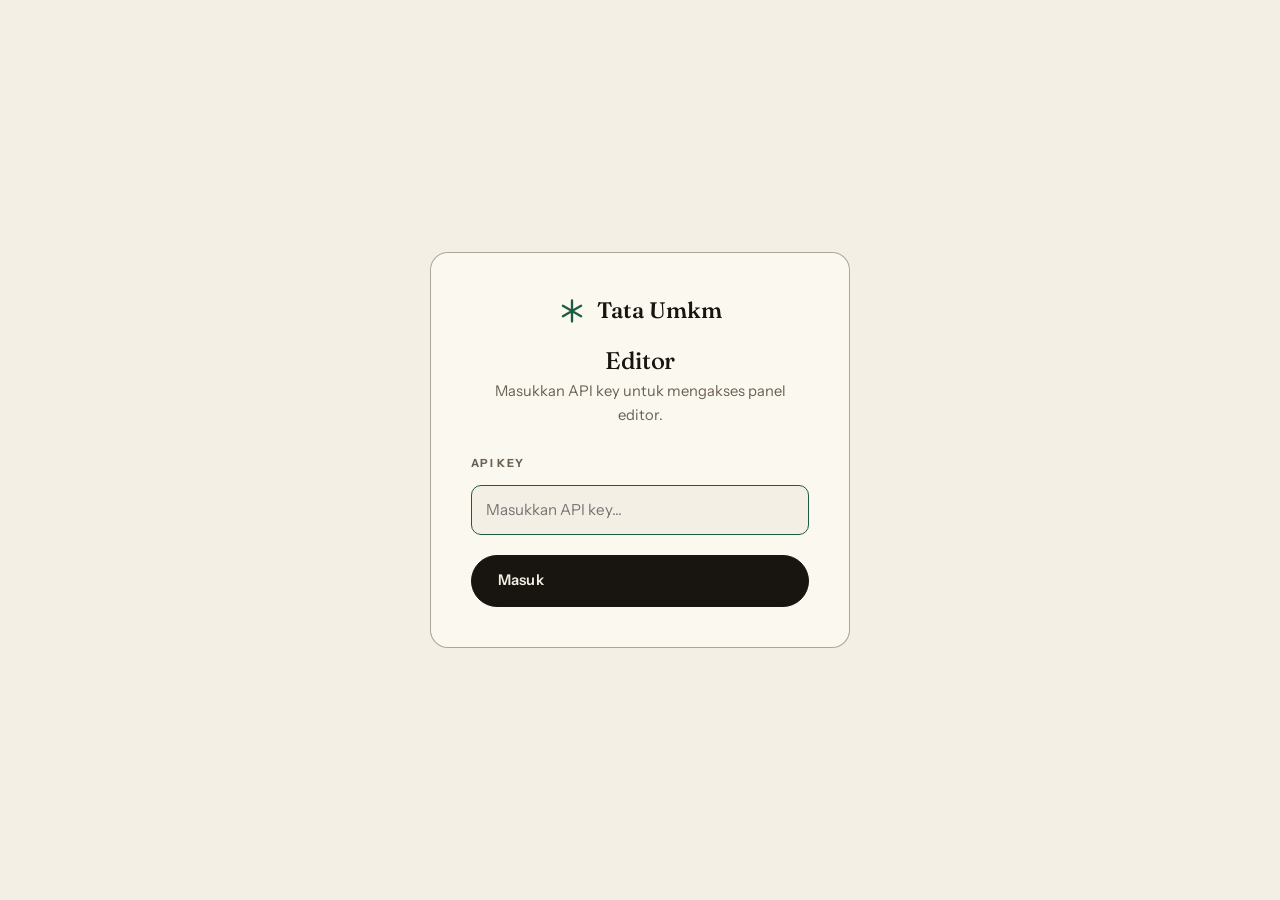
==== editor.html @ 72d37c53 "Initial commit" ====
<!DOCTYPE html>
<html lang="id">
<head>
<meta charset="UTF-8">
<meta name="viewport" content="width=device-width, initial-scale=1.0">
<title>Tata Umkm — Editor</title>
<link rel="preconnect" href="https://fonts.googleapis.com">
<link rel="preconnect" href="https://fonts.gstatic.com" crossorigin>
<link href="https://fonts.googleapis.com/css2?family=Fraunces:ital,opsz,wght@0,9..144,300..700;1,9..144,300..700&family=Instrument+Sans:ital,wght@0,400..700;1,400..700&display=swap" rel="stylesheet">
<link rel="stylesheet" href="css/common.css">
<link rel="stylesheet" href="css/editor.css">
</head>
<body>

<!-- ============ LOGIN SCREEN ============ -->
<div class="login-screen" id="loginScreen">
  <div class="login-card">
    <div class="logo">
      <svg class="mark" viewBox="0 0 24 24" fill="none" stroke="currentColor" stroke-width="2" stroke-linecap="round"><path d="M12 3v18M4.2 7.5l15.6 9M19.8 7.5l-15.6 9"/></svg>
      <span>Tata Umkm</span>
    </div>
    <h2 style="font-size:1.5rem;margin:12px 0 6px">Editor</h2>
    <p>Masukkan API key untuk mengakses panel editor.</p>
    <div class="fld">
      <label>API Key</label>
      <input type="password" id="loginKey" placeholder="Masukkan API key..." autofocus>
    </div>
    <p class="err" id="loginErr"></p>
    <button class="btn solid" style="width:100%" id="loginBtn">Masuk</button>
  </div>
</div>

<!-- ============ EDITOR SCREEN ============ -->
<div class="editor-screen" id="editorScreen">

  <!-- Top Bar -->
  <div class="ed-top">
    <div class="brand">
      <svg class="mark" viewBox="0 0 24 24" fill="none" stroke="currentColor" stroke-width="2" stroke-linecap="round"><path d="M12 3v18M4.2 7.5l15.6 9M19.8 7.5l-15.6 9"/></svg>
      <span>Tata Umkm Editor</span>
    </div>
    <div class="ed-top-right">
      <button class="btn sm line" id="viewSiteBtn">
        <svg width="14" height="14" viewBox="0 0 24 24" fill="none" stroke="currentColor" stroke-width="1.8" stroke-linecap="round" stroke-linejoin="round"><path d="M14 4h6v6M20 4l-9 9M18 14v5a1 1 0 0 1-1 1H5a1 1 0 0 1-1-1V6a1 1 0 0 1 1-1h5"/></svg>
        Lihat situs
      </button>
      <button class="btn sm" id="logoutBtn">
        <svg width="14" height="14" viewBox="0 0 24 24" fill="none" stroke="currentColor" stroke-width="1.8" stroke-linecap="round" stroke-linejoin="round"><path d="M9 21H5a2 2 0 0 1-2-2V5a2 2 0 0 1 2-2h4"/><polyline points="16 17 21 12 16 7"/><line x1="21" y1="12" x2="9" y2="12"/></svg>
        Keluar
      </button>
    </div>
  </div>

  <!-- Body -->
  <div class="ed-body">

    <!-- Sidebar -->
    <aside class="ed-sidebar">
      <div class="ed-sidebar-head">
        <h3>Kelola</h3>
        <p>Klik item untuk edit, atau tambah baru.</p>
      </div>
      <nav class="ed-tabs" id="edTabs">
        <button class="on" data-tab="produk">Produk</button>
        <button data-tab="situs">Pengaturan Situs</button>
      </nav>
      <div class="ed-list" id="edList"></div>
    </aside>

    <!-- Main Content -->
    <main class="ed-main" id="edMain">
      <div class="ed-empty">
        <p class="serif">Pilih item dari sidebar</p>
        <p>Atau klik "Tambah baru" untuk menambah produk.</p>
      </div>
    </main>

  </div>
</div>

<!-- ============ MODAL & TOAST ============ -->
<div class="ed-modal" id="edModal"></div>
<div class="ed-toast" id="edToast"></div>

<script src="js/api.js"></script>
<script src="js/editor.js"></script>
</body>
</html>
---- css/common.css ----
/* ============ DASAR ============ */
*{margin:0;padding:0;box-sizing:border-box}
:root{
  --paper:#F4EFE4; --paper2:#EFE8D9; --card:#FBF8F0;
  --ink:#181511; --ink-soft:#6A6152;
  --green:#1D5B43; --green-deep:#12382A; --clay:#B4562E;
  --line:rgba(24,21,17,.16); --line-strong:rgba(24,21,17,.36);
  --pad:clamp(20px,4.5vw,64px);
  --ease:cubic-bezier(.65,.05,.2,1);
}
html{scroll-behavior:smooth}
html.lock,html.lock body{overflow:hidden}
body{background:var(--paper);color:var(--ink);font-family:'Instrument Sans',sans-serif;font-size:16px;line-height:1.6;-webkit-font-smoothing:antialiased}
::selection{background:var(--green);color:var(--paper)}
img,svg{display:block}
button{font:inherit;color:inherit;background:none;border:0;cursor:pointer}
a{color:inherit;text-decoration:none}
:focus-visible{outline:2px solid var(--green);outline-offset:3px;border-radius:4px}
.ic{flex:none}
h1,h2,h3,.serif{font-family:'Fraunces',serif;font-weight:480;letter-spacing:-.015em;line-height:1.04}
em{font-style:italic}
kbd{font-family:'Instrument Sans',sans-serif;font-size:.72rem;border:1px solid var(--line-strong);border-bottom-width:2px;border-radius:5px;padding:1px 6px;background:var(--card)}

/* ============ TOMBOL ============ */
.btn{display:inline-flex;align-items:center;gap:9px;padding:13px 26px;border-radius:999px;border:1.5px solid var(--ink);font-weight:600;font-size:.92rem;letter-spacing:.01em;transition:background .3s,color .3s,border-color .3s,transform .3s var(--ease)}
.btn.solid{background:var(--ink);color:var(--paper)}
.btn.solid:hover{background:var(--green);border-color:var(--green)}
.btn.line:hover{background:var(--ink);color:var(--paper)}
.btn.wa{background:var(--green);border-color:var(--green);color:#fff}
.btn.wa:hover{background:var(--green-deep);border-color:var(--green-deep)}
.btn.sm{padding:9px 18px;font-size:.84rem}
.icobtn{width:42px;height:42px;border-radius:50%;border:1.5px solid var(--line-strong);display:inline-flex;align-items:center;justify-content:center;transition:.3s}
.icobtn:hover{background:var(--ink);color:var(--paper);border-color:var(--ink)}
---- css/editor.css ----
/* ============ LOGIN SCREEN ============ */
.login-screen{min-height:100vh;display:flex;align-items:center;justify-content:center;padding:20px;background:var(--paper)}
.login-card{background:var(--card);border:1.5px solid var(--line-strong);border-radius:18px;padding:40px;max-width:420px;width:100%;text-align:center}
.login-card .logo{display:inline-flex;align-items:center;gap:11px;font-family:'Fraunces',serif;font-size:1.4rem;font-weight:560;margin-bottom:8px}
.login-card .logo .mark{width:28px;height:28px;color:var(--green)}
.login-card p{font-size:.92rem;color:var(--ink-soft);margin-bottom:28px}
.login-card .fld{margin-bottom:20px;text-align:left}
.login-card .fld label{display:block;font-size:.7rem;letter-spacing:.12em;text-transform:uppercase;font-weight:700;color:var(--ink-soft);margin-bottom:6px}
.login-card .fld input{width:100%;border:1px solid var(--line-strong);background:var(--paper);border-radius:10px;padding:12px 14px;font:inherit;font-size:.95rem;color:var(--ink);transition:border-color .3s}
.login-card .fld input:focus{outline:none;border-color:var(--green)}
.login-card .err{color:var(--clay);font-size:.82rem;margin-bottom:16px;display:none}
.login-card .err.show{display:block}

/* ============ EDITOR LAYOUT ============ */
.editor-screen{display:none;min-height:100vh}
.editor-screen.active{display:flex;flex-direction:column}

.ed-top{display:flex;justify-content:space-between;align-items:center;gap:16px;padding:16px var(--pad);border-bottom:1px solid var(--line);background:var(--card);flex:none}
.ed-top .brand{cursor:default}
.ed-top-right{display:flex;gap:10px;align-items:center}
.ed-top-right .btn.sm{font-size:.78rem;padding:8px 14px}

.ed-body{display:grid;grid-template-columns:minmax(280px,1fr) 2fr;flex:1;overflow:hidden}

/* ============ SIDEBAR ============ */
.ed-sidebar{border-right:1px solid var(--line);display:flex;flex-direction:column;overflow:hidden}
.ed-sidebar-head{padding:18px 20px 14px;border-bottom:1px solid var(--line)}
.ed-sidebar-head h3{font-size:1.1rem;margin-bottom:4px}
.ed-sidebar-head p{font-size:.78rem;color:var(--ink-soft)}
.ed-tabs{display:flex;gap:2px;padding:12px 20px 0;border-bottom:1px solid var(--line)}
.ed-tabs button{padding:9px 16px;font-size:.82rem;font-weight:600;color:var(--ink-soft);border-bottom:2px solid transparent;margin-bottom:-1px;transition:.2s}
.ed-tabs button.on{color:var(--ink);border-color:var(--ink)}
.ed-list{flex:1;overflow-y:auto;padding:12px 20px}
.ed-add-btn{width:100%;margin-bottom:14px;display:flex;align-items:center;justify-content:center;gap:9px;padding:12px;border:1.5px dashed var(--line-strong);border-radius:13px;font-weight:600;font-size:.88rem;color:var(--ink-soft);transition:.3s}
.ed-add-btn:hover{border-color:var(--green);color:var(--green);border-style:solid}
.ed-item{display:flex;align-items:center;gap:12px;padding:13px 0;border-bottom:1px solid var(--line)}
.ed-item .inf{flex:1;min-width:0}
.ed-item b{display:block;font-size:.92rem;white-space:nowrap;overflow:hidden;text-overflow:ellipsis}
.ed-item span{font-size:.76rem;color:var(--ink-soft)}
.ed-item .acts{display:flex;gap:6px}
.mini-btn{width:34px;height:34px;border:1.5px solid var(--line-strong);border-radius:50%;display:flex;align-items:center;justify-content:center;transition:.25s}
.mini-btn:hover{background:var(--ink);color:var(--paper);border-color:var(--ink)}
.mini-btn.danger:hover{background:var(--clay);border-color:var(--clay)}

/* ============ MAIN FORM ============ */
.ed-main{overflow-y:auto;padding:clamp(24px,3vw,40px);display:flex;flex-direction:column}
.ed-main .back-link{display:inline-flex;align-items:center;gap:7px;font-size:.82rem;font-weight:600;color:var(--ink-soft);margin-bottom:18px;border-bottom:1.5px solid transparent;width:fit-content}
.ed-main .back-link:hover{color:var(--ink)}
.fld{display:flex;flex-direction:column;gap:6px;margin-bottom:16px}
.fld>label{font-size:.7rem;letter-spacing:.12em;text-transform:uppercase;font-weight:700;color:var(--ink-soft)}
.fld input,.fld select,.fld textarea{border:1px solid var(--line-strong);background:var(--card);border-radius:10px;padding:10px 13px;font:inherit;font-size:.92rem;color:var(--ink);transition:border-color .3s}
.fld textarea{resize:vertical;min-height:76px}
.fld input:focus,.fld select:focus,.fld textarea:focus{outline:none;border-color:var(--green)}
.fld .hint{font-size:.72rem;color:var(--ink-soft);font-weight:400;text-transform:none;letter-spacing:0}
.swatches{display:flex;gap:10px;flex-wrap:wrap}
.sw span{display:block;width:30px;height:30px;border-radius:50%;transition:.2s;cursor:pointer}
.sw input:checked+span{outline:2.5px solid var(--ink);outline-offset:3px}
.form-actions{display:flex;gap:10px;margin-top:24px;flex-wrap:wrap}
.ed-empty{display:flex;flex-direction:column;align-items:center;justify-content:center;height:100%;color:var(--ink-soft);text-align:center;padding:40px}
.ed-empty .serif{font-size:1.4rem;color:var(--ink);margin-bottom:8px}

/* ============ TOAST ============ */
.ed-toast{position:fixed;left:50%;bottom:28px;transform:translate(-50%,90px);z-index:140;background:var(--ink);color:var(--paper);border-radius:999px;padding:13px 22px;display:flex;align-items:center;gap:10px;font-size:.88rem;font-weight:600;box-shadow:0 18px 44px rgba(24,21,17,.35);transition:transform .45s var(--ease);pointer-events:none;max-width:min(92vw,480px)}
.ed-toast.on{transform:translate(-50%,0)}
.ed-toast .ic{color:#8FD3AE}

/* ============ MODAL ============ */
.ed-modal{position:fixed;inset:0;z-index:130;display:none;align-items:center;justify-content:center;padding:20px;background:rgba(24,21,17,.45)}
.ed-modal.on{display:flex}
.ed-modal-card{background:var(--paper);border:1.5px solid var(--ink);border-radius:18px;padding:28px;max-width:480px;width:100%;display:flex;flex-direction:column;gap:14px;animation:up .35s var(--ease)}
.ed-modal-card h3{font-size:1.4rem}
.ed-modal-card p{font-size:.92rem;color:var(--ink-soft)}

/* ============ RESPONSIVE ============ */
@media(max-width:760px){
  .ed-body{grid-template-columns:1fr}
  .ed-sidebar{border-right:0;border-bottom:1px solid var(--line);max-height:40vh}
  .ed-main{min-height:60vh}
}
@media(max-width:480px){
  .ed-top{padding:12px 16px}
  .ed-sidebar-head,.ed-list{padding-inline:16px}
  .ed-main{padding:20px 16px}
}
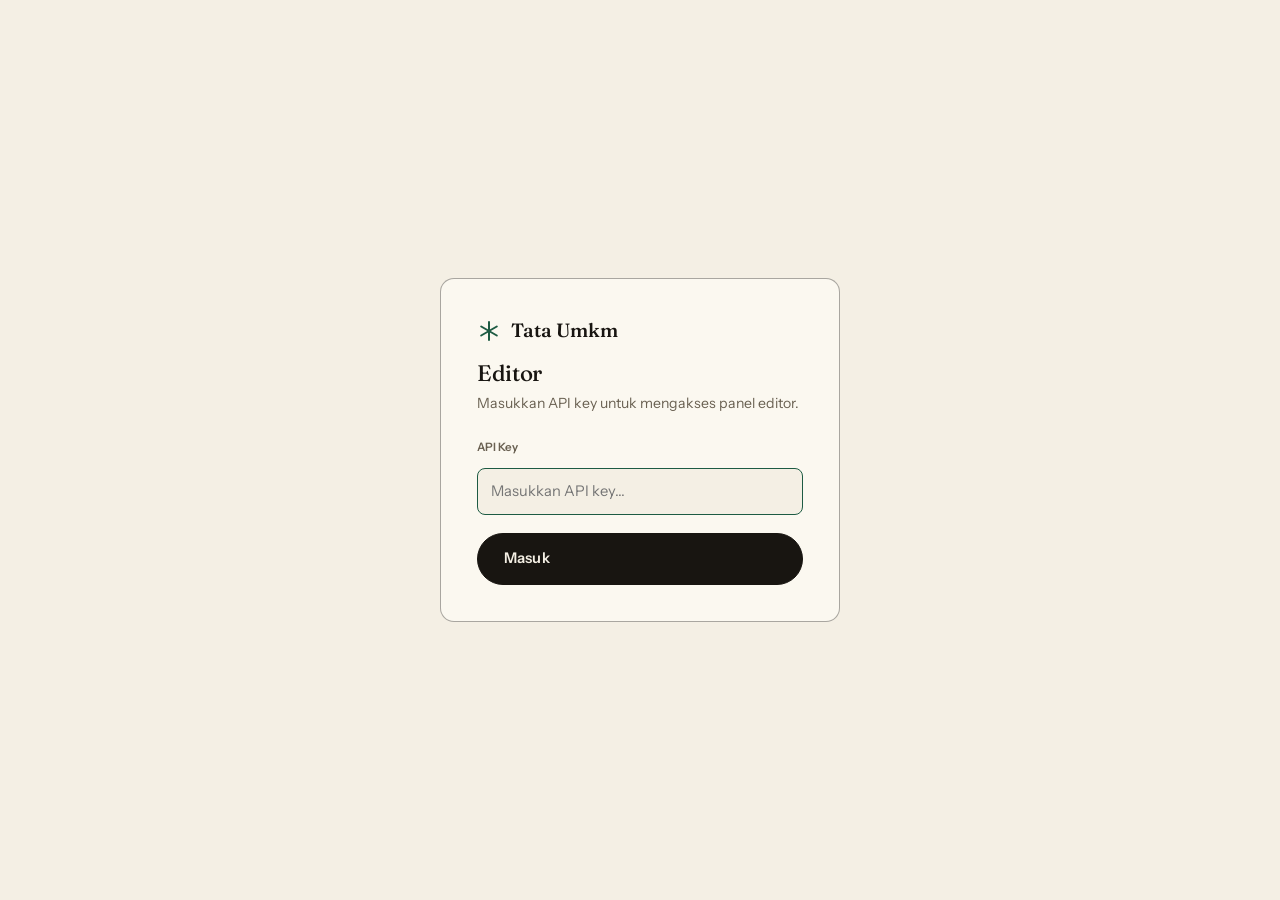
==== commit bd937bea: "edit visual" ====
--- a/editor.html
+++ b/editor.html
@@ -19,7 +19,7 @@
       <svg class="mark" viewBox="0 0 24 24" fill="none" stroke="currentColor" stroke-width="2" stroke-linecap="round"><path d="M12 3v18M4.2 7.5l15.6 9M19.8 7.5l-15.6 9"/></svg>
       <span>Tata Umkm</span>
     </div>
-    <h2 style="font-size:1.5rem;margin:12px 0 6px">Editor</h2>
+    <h2 style="font-size:1.4rem;margin:12px 0 6px">Editor</h2>
     <p>Masukkan API key untuk mengakses panel editor.</p>
     <div class="fld">
       <label>API Key</label>
@@ -37,48 +37,38 @@
   <div class="ed-top">
     <div class="brand">
       <svg class="mark" viewBox="0 0 24 24" fill="none" stroke="currentColor" stroke-width="2" stroke-linecap="round"><path d="M12 3v18M4.2 7.5l15.6 9M19.8 7.5l-15.6 9"/></svg>
-      <span>Tata Umkm Editor</span>
+      <span>Tata Umkm</span>
     </div>
     <div class="ed-top-right">
-      <button class="btn sm line" id="viewSiteBtn">
-        <svg width="14" height="14" viewBox="0 0 24 24" fill="none" stroke="currentColor" stroke-width="1.8" stroke-linecap="round" stroke-linejoin="round"><path d="M14 4h6v6M20 4l-9 9M18 14v5a1 1 0 0 1-1 1H5a1 1 0 0 1-1-1V6a1 1 0 0 1 1-1h5"/></svg>
-        Lihat situs
+      <button class="ed-iconbtn" id="viewSiteBtn" title="Lihat situs">
+        <svg width="16" height="16" viewBox="0 0 24 24" fill="none" stroke="currentColor" stroke-width="1.8" stroke-linecap="round" stroke-linejoin="round"><path d="M14 4h6v6M20 4l-9 9M18 14v5a1 1 0 0 1-1 1H5a1 1 0 0 1-1-1V6a1 1 0 0 1 1-1h5"/></svg>
       </button>
-      <button class="btn sm" id="logoutBtn">
-        <svg width="14" height="14" viewBox="0 0 24 24" fill="none" stroke="currentColor" stroke-width="1.8" stroke-linecap="round" stroke-linejoin="round"><path d="M9 21H5a2 2 0 0 1-2-2V5a2 2 0 0 1 2-2h4"/><polyline points="16 17 21 12 16 7"/><line x1="21" y1="12" x2="9" y2="12"/></svg>
-        Keluar
+      <button class="ed-iconbtn danger" id="logoutBtn" title="Keluar">
+        <svg width="16" height="16" viewBox="0 0 24 24" fill="none" stroke="currentColor" stroke-width="1.8" stroke-linecap="round" stroke-linejoin="round"><path d="M9 21H5a2 2 0 0 1-2-2V5a2 2 0 0 1 2-2h4"/><polyline points="16 17 21 12 16 7"/><line x1="21" y1="12" x2="9" y2="12"/></svg>
       </button>
     </div>
   </div>
 
   <!-- Body -->
   <div class="ed-body">
-
-    <!-- Sidebar -->
-    <aside class="ed-sidebar">
-      <div class="ed-sidebar-head">
-        <h3>Kelola</h3>
-        <p>Klik item untuk edit, atau tambah baru.</p>
-      </div>
-      <nav class="ed-tabs" id="edTabs">
-        <button class="on" data-tab="produk">Produk</button>
-        <button data-tab="situs">Pengaturan Situs</button>
-      </nav>
-      <div class="ed-list" id="edList"></div>
-    </aside>
-
-    <!-- Main Content -->
-    <main class="ed-main" id="edMain">
-      <div class="ed-empty">
-        <p class="serif">Pilih item dari sidebar</p>
-        <p>Atau klik "Tambah baru" untuk menambah produk.</p>
-      </div>
-    </main>
-
+    <main class="ed-main" id="edMain"></main>
   </div>
 </div>
 
-<!-- ============ MODAL & TOAST ============ -->
+<!-- ============ FORM MODAL ============ -->
+<div class="ed-modal" id="editModal" role="dialog" aria-modal="true">
+  <div class="ed-modal-card wide">
+    <div class="ed-modal-head">
+      <h3 id="editModalTitle">Ubah Produk</h3>
+      <button class="ed-iconbtn" id="editModalClose" title="Tutup">
+        <svg width="16" height="16" viewBox="0 0 24 24" fill="none" stroke="currentColor" stroke-width="2" stroke-linecap="round"><path d="M18 6 6 18M6 6l12 12"/></svg>
+      </button>
+    </div>
+    <div class="ed-form-body" id="editFormBody"></div>
+  </div>
+</div>
+
+<!-- ============ CONFIRM MODAL & TOAST ============ -->
 <div class="ed-modal" id="edModal"></div>
 <div class="ed-toast" id="edToast"></div>
 
--- a/css/editor.css
+++ b/css/editor.css
@@ -1,84 +1,107 @@
 /* ============ LOGIN SCREEN ============ */
 .login-screen{min-height:100vh;display:flex;align-items:center;justify-content:center;padding:20px;background:var(--paper)}
-.login-card{background:var(--card);border:1.5px solid var(--line-strong);border-radius:18px;padding:40px;max-width:420px;width:100%;text-align:center}
-.login-card .logo{display:inline-flex;align-items:center;gap:11px;font-family:'Fraunces',serif;font-size:1.4rem;font-weight:560;margin-bottom:8px}
-.login-card .logo .mark{width:28px;height:28px;color:var(--green)}
-.login-card p{font-size:.92rem;color:var(--ink-soft);margin-bottom:28px}
-.login-card .fld{margin-bottom:20px;text-align:left}
-.login-card .fld label{display:block;font-size:.7rem;letter-spacing:.12em;text-transform:uppercase;font-weight:700;color:var(--ink-soft);margin-bottom:6px}
-.login-card .fld input{width:100%;border:1px solid var(--line-strong);background:var(--paper);border-radius:10px;padding:12px 14px;font:inherit;font-size:.95rem;color:var(--ink);transition:border-color .3s}
+.login-card{background:var(--card);border:1px solid var(--line-strong);border-radius:14px;padding:36px;max-width:400px;width:100%}
+.login-card .logo{display:inline-flex;align-items:center;gap:10px;font-family:'Fraunces',serif;font-size:1.2rem;font-weight:560;margin-bottom:4px}
+.login-card .logo .mark{width:24px;height:24px;color:var(--green)}
+.login-card h2{margin:14px 0 4px}
+.login-card>p{font-size:.88rem;color:var(--ink-soft);margin-bottom:24px}
+.login-card .fld{margin-bottom:18px}
+.login-card .fld label{display:block;font-size:.72rem;font-weight:600;color:var(--ink-soft);margin-bottom:6px}
+.login-card .fld input{width:100%;border:1px solid var(--line-strong);background:var(--paper);border-radius:8px;padding:11px 13px;font:inherit;font-size:.92rem;color:var(--ink);transition:border-color .25s}
 .login-card .fld input:focus{outline:none;border-color:var(--green)}
-.login-card .err{color:var(--clay);font-size:.82rem;margin-bottom:16px;display:none}
+.login-card .err{color:var(--clay);font-size:.82rem;margin:-8px 0 14px;display:none}
 .login-card .err.show{display:block}
 
 /* ============ EDITOR LAYOUT ============ */
 .editor-screen{display:none;min-height:100vh}
 .editor-screen.active{display:flex;flex-direction:column}
+.ed-top{display:flex;justify-content:space-between;align-items:center;gap:16px;padding:14px var(--pad);border-bottom:1px solid var(--line);flex:none}
+.ed-top .brand{display:inline-flex;align-items:center;gap:10px;font-family:'Fraunces',serif;font-size:1.15rem;font-weight:560;cursor:default}
+.ed-top .brand .mark{width:20px;height:20px;color:var(--green)}
+.ed-top .ed-top-title{font-size:.72rem;letter-spacing:.14em;text-transform:uppercase;color:var(--ink-soft);font-weight:600}
+.ed-top-right{display:flex;gap:8px;align-items:center}
+.ed-iconbtn{width:34px;height:34px;border:1px solid var(--line-strong);border-radius:8px;display:inline-flex;align-items:center;justify-content:center;color:var(--ink);transition:.22s;background:none}
+.ed-iconbtn:hover{background:var(--ink);color:var(--paper);border-color:var(--ink)}
+.ed-iconbtn.danger:hover{background:var(--clay);border-color:var(--clay)}
 
-.ed-top{display:flex;justify-content:space-between;align-items:center;gap:16px;padding:16px var(--pad);border-bottom:1px solid var(--line);background:var(--card);flex:none}
-.ed-top .brand{cursor:default}
-.ed-top-right{display:flex;gap:10px;align-items:center}
-.ed-top-right .btn.sm{font-size:.78rem;padding:8px 14px}
+.ed-body{flex:1;overflow:hidden}
+.ed-main{max-width:900px;margin:0 auto;padding:clamp(20px,3vw,36px);overflow-y:auto;height:100%}
 
-.ed-body{display:grid;grid-template-columns:minmax(280px,1fr) 2fr;flex:1;overflow:hidden}
+/* ============ HEADER LIST ============ */
+.ed-list-head{display:flex;justify-content:space-between;align-items:center;gap:16px;margin-bottom:6px}
+.ed-list-head .left h2{font-size:1.4rem}
+.ed-list-head .left p{font-size:.84rem;color:var(--ink-soft)}
+.ed-new-btn{display:inline-flex;align-items:center;gap:7px;padding:8px 16px;border-radius:8px;border:1px solid var(--ink);background:var(--ink);color:var(--paper);font-size:.84rem;font-weight:600;transition:.22s}
+.ed-new-btn:hover{background:var(--green);border-color:var(--green)}
 
-/* ============ SIDEBAR ============ */
-.ed-sidebar{border-right:1px solid var(--line);display:flex;flex-direction:column;overflow:hidden}
-.ed-sidebar-head{padding:18px 20px 14px;border-bottom:1px solid var(--line)}
-.ed-sidebar-head h3{font-size:1.1rem;margin-bottom:4px}
-.ed-sidebar-head p{font-size:.78rem;color:var(--ink-soft)}
-.ed-tabs{display:flex;gap:2px;padding:12px 20px 0;border-bottom:1px solid var(--line)}
-.ed-tabs button{padding:9px 16px;font-size:.82rem;font-weight:600;color:var(--ink-soft);border-bottom:2px solid transparent;margin-bottom:-1px;transition:.2s}
+/* ============ TABS ============ */
+.ed-tabs{display:flex;gap:2px;border-bottom:1px solid var(--line);margin:6px 0 14px}
+.ed-tabs button{padding:10px 16px;font-size:.88rem;font-weight:600;color:var(--ink-soft);border-bottom:2px solid transparent;margin-bottom:-1px;transition:.2s;cursor:pointer}
 .ed-tabs button.on{color:var(--ink);border-color:var(--ink)}
-.ed-list{flex:1;overflow-y:auto;padding:12px 20px}
-.ed-add-btn{width:100%;margin-bottom:14px;display:flex;align-items:center;justify-content:center;gap:9px;padding:12px;border:1.5px dashed var(--line-strong);border-radius:13px;font-weight:600;font-size:.88rem;color:var(--ink-soft);transition:.3s}
-.ed-add-btn:hover{border-color:var(--green);color:var(--green);border-style:solid}
-.ed-item{display:flex;align-items:center;gap:12px;padding:13px 0;border-bottom:1px solid var(--line)}
+
+/* ============ LIST ============ */
+.ed-list{display:flex;flex-direction:column}
+.ed-item{display:flex;align-items:center;gap:14px;padding:13px 4px;border-bottom:1px solid var(--line);cursor:pointer;transition:background .15s}
+.ed-item:hover{background:var(--paper2)}
 .ed-item .inf{flex:1;min-width:0}
-.ed-item b{display:block;font-size:.92rem;white-space:nowrap;overflow:hidden;text-overflow:ellipsis}
-.ed-item span{font-size:.76rem;color:var(--ink-soft)}
-.ed-item .acts{display:flex;gap:6px}
-.mini-btn{width:34px;height:34px;border:1.5px solid var(--line-strong);border-radius:50%;display:flex;align-items:center;justify-content:center;transition:.25s}
+.ed-item b{display:block;font-size:.96rem}
+.ed-item span{font-size:.78rem;color:var(--ink-soft)}
+.ed-item .acts{display:flex;gap:6px;opacity:0;transition:opacity .2s}
+.ed-item:hover .acts{opacity:1}
+.ed-item:focus-within .acts{opacity:1}
+.mini-btn{width:32px;height:32px;border:1px solid var(--line-strong);border-radius:8px;display:inline-flex;align-items:center;justify-content:center;color:var(--ink);transition:.22s;background:none}
 .mini-btn:hover{background:var(--ink);color:var(--paper);border-color:var(--ink)}
 .mini-btn.danger:hover{background:var(--clay);border-color:var(--clay)}
 
-/* ============ MAIN FORM ============ */
-.ed-main{overflow-y:auto;padding:clamp(24px,3vw,40px);display:flex;flex-direction:column}
-.ed-main .back-link{display:inline-flex;align-items:center;gap:7px;font-size:.82rem;font-weight:600;color:var(--ink-soft);margin-bottom:18px;border-bottom:1.5px solid transparent;width:fit-content}
-.ed-main .back-link:hover{color:var(--ink)}
-.fld{display:flex;flex-direction:column;gap:6px;margin-bottom:16px}
-.fld>label{font-size:.7rem;letter-spacing:.12em;text-transform:uppercase;font-weight:700;color:var(--ink-soft)}
-.fld input,.fld select,.fld textarea{border:1px solid var(--line-strong);background:var(--card);border-radius:10px;padding:10px 13px;font:inherit;font-size:.92rem;color:var(--ink);transition:border-color .3s}
-.fld textarea{resize:vertical;min-height:76px}
+/* ============ SETTINGS LIST ============ */
+.ed-settings{display:flex;flex-direction:column;gap:16px;max-width:520px}
+.ed-settings-row{display:flex;align-items:center;gap:14px;padding:13px 4px;border-bottom:1px solid var(--line);cursor:pointer;transition:background .15s}
+.ed-settings-row:hover{background:var(--paper2)}
+.ed-settings-row .lbl{flex:1;font-size:.9rem}
+.ed-settings-row .val{font-size:.82rem;color:var(--ink-soft);max-width:45%;overflow:hidden;text-overflow:ellipsis;white-space:nowrap}
+.ed-settings-row svg{flex:none;color:var(--ink-soft)}
+
+/* ============ EMPTY ============ */
+.ed-empty{padding:70px 20px;text-align:center;color:var(--ink-soft)}
+.ed-empty .serif{font-size:1.3rem;color:var(--ink);margin-bottom:8px}
+
+/* ============ FORM FIELDS ============ */
+.fld{display:flex;flex-direction:column;gap:5px;margin-bottom:14px}
+.fld>label{font-size:.72rem;font-weight:600;color:var(--ink-soft)}
+.fld input,.fld select,.fld textarea{border:1px solid var(--line-strong);background:var(--card);border-radius:8px;padding:9px 12px;font:inherit;font-size:.9rem;color:var(--ink);transition:border-color .2s}
+.fld textarea{resize:vertical;min-height:70px}
 .fld input:focus,.fld select:focus,.fld textarea:focus{outline:none;border-color:var(--green)}
-.fld .hint{font-size:.72rem;color:var(--ink-soft);font-weight:400;text-transform:none;letter-spacing:0}
+.fld .hint{font-size:.72rem;color:var(--ink-soft)}
+.fld-grid{display:grid;grid-template-columns:1fr 1fr;gap:12px}
+@media(max-width:480px){.fld-grid{grid-template-columns:1fr}}
 .swatches{display:flex;gap:10px;flex-wrap:wrap}
-.sw span{display:block;width:30px;height:30px;border-radius:50%;transition:.2s;cursor:pointer}
-.sw input:checked+span{outline:2.5px solid var(--ink);outline-offset:3px}
-.form-actions{display:flex;gap:10px;margin-top:24px;flex-wrap:wrap}
-.ed-empty{display:flex;flex-direction:column;align-items:center;justify-content:center;height:100%;color:var(--ink-soft);text-align:center;padding:40px}
-.ed-empty .serif{font-size:1.4rem;color:var(--ink);margin-bottom:8px}
+.sw span{display:block;width:26px;height:26px;border-radius:50%;transition:.15s;cursor:pointer}
+.sw input:checked+span{outline:2px solid var(--ink);outline-offset:2px}
+.compat-opts{display:flex;flex-wrap:wrap;gap:8px}
+.compat-opts label{display:inline-flex;align-items:center;gap:7px;border:1px solid var(--line-strong);border-radius:8px;padding:7px 12px;font-size:.85rem;font-weight:500;cursor:pointer;transition:.2s}
+.compat-opts label:has(input:checked){border-color:var(--ink);background:var(--ink);color:var(--paper)}
+
+/* ============ MODAL ============ */
+.ed-modal{position:fixed;inset:0;z-index:130;display:none;align-items:center;justify-content:center;padding:20px;background:rgba(24,21,17,.4)}
+.ed-modal.on{display:flex}
+.ed-modal-card{background:var(--paper);border:1px solid var(--line-strong);border-radius:14px;max-width:560px;width:100%;max-height:88vh;display:flex;flex-direction:column;animation:up .3s var(--ease);overflow:hidden}
+.ed-modal-head{display:flex;justify-content:space-between;align-items:center;gap:14px;padding:16px 22px;border-bottom:1px solid var(--line)}
+.ed-modal-head h3{font-size:1.15rem}
+.ed-form-body{overflow-y:auto;padding:20px 22px}
+.ed-form-foot{display:flex;gap:10px;justify-content:flex-end;padding:14px 22px;border-top:1px solid var(--line);background:var(--card)}
+.ed-form-foot .btn{padding:9px 18px;font-size:.85rem}
+
+.ed-modal-card.small{max-width:420px}
+.ed-modal-card.small .ed-form-body{padding:22px}
+.ed-modal-card .cd{font-size:.9rem;color:var(--ink-soft)}
 
 /* ============ TOAST ============ */
-.ed-toast{position:fixed;left:50%;bottom:28px;transform:translate(-50%,90px);z-index:140;background:var(--ink);color:var(--paper);border-radius:999px;padding:13px 22px;display:flex;align-items:center;gap:10px;font-size:.88rem;font-weight:600;box-shadow:0 18px 44px rgba(24,21,17,.35);transition:transform .45s var(--ease);pointer-events:none;max-width:min(92vw,480px)}
+.ed-toast{position:fixed;left:50%;bottom:28px;transform:translate(-50%,90px);z-index:140;background:var(--ink);color:var(--paper);border-radius:999px;padding:12px 20px;display:flex;align-items:center;gap:9px;font-size:.86rem;font-weight:600;box-shadow:0 18px 44px rgba(24,21,17,.35);transition:transform .4s var(--ease);pointer-events:none;max-width:min(92vw,480px)}
 .ed-toast.on{transform:translate(-50%,0)}
 .ed-toast .ic{color:#8FD3AE}
 
-/* ============ MODAL ============ */
-.ed-modal{position:fixed;inset:0;z-index:130;display:none;align-items:center;justify-content:center;padding:20px;background:rgba(24,21,17,.45)}
-.ed-modal.on{display:flex}
-.ed-modal-card{background:var(--paper);border:1.5px solid var(--ink);border-radius:18px;padding:28px;max-width:480px;width:100%;display:flex;flex-direction:column;gap:14px;animation:up .35s var(--ease)}
-.ed-modal-card h3{font-size:1.4rem}
-.ed-modal-card p{font-size:.92rem;color:var(--ink-soft)}
-
 /* ============ RESPONSIVE ============ */
-@media(max-width:760px){
-  .ed-body{grid-template-columns:1fr}
-  .ed-sidebar{border-right:0;border-bottom:1px solid var(--line);max-height:40vh}
-  .ed-main{min-height:60vh}
+@media(max-width:480px){
+  .ed-main{padding:16px}
+  .ed-form-body{padding:16px}
 }
-@media(max-width:480px){
-  .ed-top{padding:12px 16px}
-  .ed-sidebar-head,.ed-list{padding-inline:16px}
-  .ed-main{padding:20px 16px}
-}
